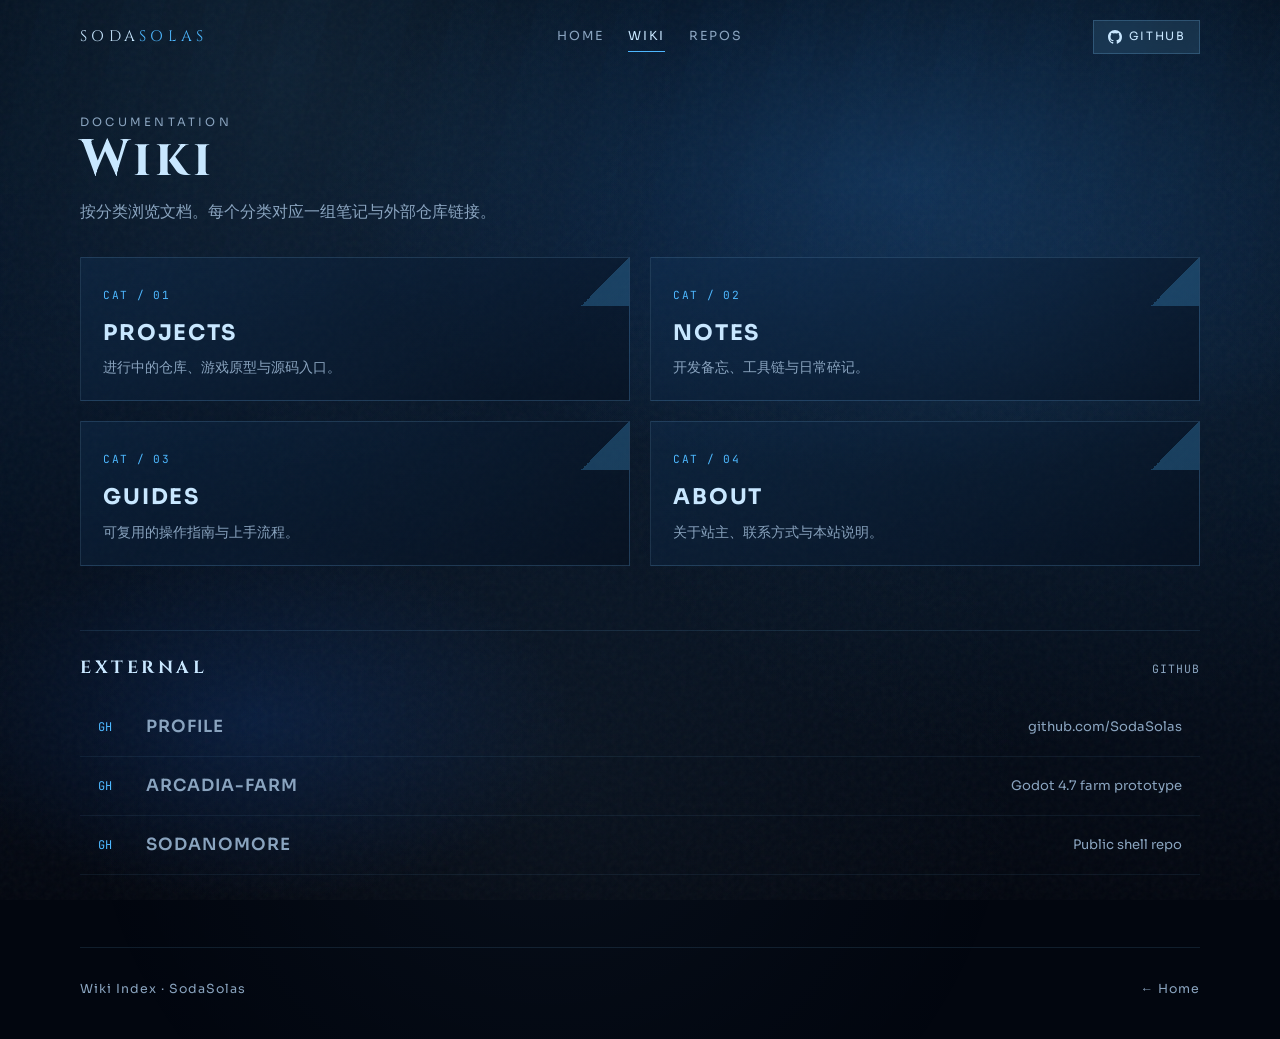
==== wiki/index.html @ 935b57ac "Add SodaSolas personal site for GitHub Pages. Co-authored-by: Cursor <cursoragent@cursor.com>" ====
<!DOCTYPE html>
<html lang="zh-CN">
<head>
  <meta charset="UTF-8" />
  <meta name="viewport" content="width=device-width, initial-scale=1" />
  <title>Wiki — SodaSolas</title>
  <meta name="description" content="SodaSolas documentation wiki categories." />
  <link rel="preconnect" href="https://fonts.googleapis.com" />
  <link rel="preconnect" href="https://fonts.gstatic.com" crossorigin />
  <link href="https://fonts.googleapis.com/css2?family=Cinzel:wght@500;700&family=JetBrains+Mono:wght@400;500&family=Sora:wght@400;500;600&display=swap" rel="stylesheet" />
  <link rel="stylesheet" href="../assets/css/main.css" />
</head>
<body>
  <div class="sea" aria-hidden="true">
    <div class="sea__caustic"></div>
    <div class="sea__rays"></div>
    <div class="sea__noise"></div>
  </div>
  <div class="bubbles" aria-hidden="true"></div>

  <div class="shell">
    <header class="topbar">
      <a class="topbar__mark" href="../index.html">SODA<span>SOLAS</span></a>
      <nav class="topbar__nav" aria-label="主导航">
        <a href="../index.html">Home</a>
        <a href="index.html" aria-current="page">Wiki</a>
        <a href="https://github.com/SodaSolas" target="_blank" rel="noopener">Repos</a>
      </nav>
      <a class="topbar__gh" href="https://github.com/SodaSolas" target="_blank" rel="noopener">
        <svg viewBox="0 0 16 16" aria-hidden="true"><path d="M8 0C3.58 0 0 3.58 0 8c0 3.54 2.29 6.53 5.47 7.59.4.07.55-.17.55-.38 0-.19-.01-.82-.01-1.49-2.01.37-2.53-.49-2.69-.94-.09-.23-.48-.94-.82-1.13-.28-.15-.68-.52-.01-.53.63-.01 1.08.58 1.23.82.72 1.21 1.87.87 2.33.66.07-.52.28-.87.51-1.07-1.78-.2-3.64-.89-3.64-3.95 0-.87.31-1.59.82-2.15-.08-.2-.36-1.02.08-2.12 0 0 .67-.21 2.2.82a7.57 7.57 0 0 1 4 0c1.53-1.04 2.2-.82 2.2-.82.44 1.1.16 1.92.08 2.12.51.56.82 1.27.82 2.15 0 3.07-1.87 3.75-3.65 3.95.29.25.54.73.54 1.48 0 1.07-.01 1.93-.01 2.2 0 .21.15.46.55.38A8.01 8.01 0 0 0 16 8c0-4.42-3.58-8-8-8z"/></svg>
        GitHub
      </a>
    </header>

    <main>
      <header class="page-head">
        <p class="page-head__kicker">Documentation</p>
        <h1>Wiki</h1>
        <p>按分类浏览文档。每个分类对应一组笔记与外部仓库链接。</p>
      </header>

      <div class="wiki-grid">
        <a class="wiki-cat" href="projects.html">
          <span class="wiki-cat__code">CAT / 01</span>
          <h2>Projects</h2>
          <p>进行中的仓库、游戏原型与源码入口。</p>
        </a>
        <a class="wiki-cat" href="notes.html">
          <span class="wiki-cat__code">CAT / 02</span>
          <h2>Notes</h2>
          <p>开发备忘、工具链与日常碎记。</p>
        </a>
        <a class="wiki-cat" href="guides.html">
          <span class="wiki-cat__code">CAT / 03</span>
          <h2>Guides</h2>
          <p>可复用的操作指南与上手流程。</p>
        </a>
        <a class="wiki-cat" href="about.html">
          <span class="wiki-cat__code">CAT / 04</span>
          <h2>About</h2>
          <p>关于站主、联系方式与本站说明。</p>
        </a>
      </div>

      <section class="menu-strip" aria-label="外部链接">
        <div class="menu-strip__head">
          <h2 class="menu-strip__title">External</h2>
          <span class="menu-strip__meta">GITHUB</span>
        </div>
        <ul class="menu-list">
          <li>
            <a href="https://github.com/SodaSolas" target="_blank" rel="noopener">
              <span class="menu-list__idx">GH</span>
              <span class="menu-list__name">Profile</span>
              <span class="menu-list__desc">github.com/SodaSolas</span>
            </a>
          </li>
          <li>
            <a href="https://github.com/SodaSolas/Arcadia-Farm" target="_blank" rel="noopener">
              <span class="menu-list__idx">GH</span>
              <span class="menu-list__name">Arcadia-Farm</span>
              <span class="menu-list__desc">Godot 4.7 farm prototype</span>
            </a>
          </li>
          <li>
            <a href="https://github.com/SodaSolas/SodaNomore" target="_blank" rel="noopener">
              <span class="menu-list__idx">GH</span>
              <span class="menu-list__name">SodaNomore</span>
              <span class="menu-list__desc">Public shell repo</span>
            </a>
          </li>
        </ul>
      </section>
    </main>

    <footer class="footer">
      <span>Wiki Index · SodaSolas</span>
      <a href="../index.html">← Home</a>
    </footer>
  </div>

  <script src="../assets/js/main.js"></script>
</body>
</html>
---- assets/css/main.css ----
/* SodaSolas — P3 Reload–inspired personal site */
:root {
  --void: #02060f;
  --abyss: #06101f;
  --depth: #0a1a33;
  --tide: #12355c;
  --foam: #7ec8ff;
  --cyan: #4eb8ff;
  --ice: #c8e7ff;
  --glass: rgba(126, 200, 255, 0.12);
  --glass-strong: rgba(126, 200, 255, 0.22);
  --ink: #061018;
  --mute: #8aa4bf;
  --warn: #ff5a6a;
  --gold: #e8d48b;
  --font-display: "Cinzel", "Times New Roman", serif;
  --font-ui: "Sora", "Segoe UI", sans-serif;
  --font-mono: "JetBrains Mono", ui-monospace, monospace;
  --ease: cubic-bezier(0.22, 1, 0.36, 1);
}

*,
*::before,
*::after {
  box-sizing: border-box;
}

html {
  scroll-behavior: smooth;
}

body {
  margin: 0;
  min-height: 100vh;
  color: var(--ice);
  font-family: var(--font-ui);
  font-weight: 400;
  line-height: 1.55;
  background: var(--void);
  overflow-x: hidden;
}

a {
  color: var(--cyan);
  text-decoration: none;
  transition: color 0.25s var(--ease);
}

a:hover {
  color: var(--ice);
}

img {
  max-width: 100%;
  display: block;
}

/* —— Atmosphere —— */
.sea {
  position: fixed;
  inset: 0;
  z-index: -2;
  background:
    radial-gradient(ellipse 80% 60% at 70% 20%, rgba(30, 90, 160, 0.35), transparent 55%),
    radial-gradient(ellipse 50% 40% at 20% 80%, rgba(10, 40, 90, 0.5), transparent 50%),
    linear-gradient(180deg, #03101f 0%, #061528 40%, #02060f 100%);
}

.sea__caustic {
  position: absolute;
  inset: -20%;
  background:
    radial-gradient(circle at 30% 20%, rgba(126, 200, 255, 0.08), transparent 25%),
    radial-gradient(circle at 70% 40%, rgba(78, 184, 255, 0.06), transparent 30%),
    radial-gradient(circle at 45% 75%, rgba(126, 200, 255, 0.05), transparent 35%);
  animation: drift 18s ease-in-out infinite alternate;
  pointer-events: none;
}

.sea__rays {
  position: absolute;
  inset: 0;
  background: repeating-linear-gradient(
    105deg,
    transparent 0,
    transparent 40px,
    rgba(126, 200, 255, 0.015) 40px,
    rgba(126, 200, 255, 0.015) 80px
  );
  mask-image: linear-gradient(180deg, rgba(0, 0, 0, 0.7), transparent 75%);
  animation: shimmer 12s linear infinite;
  pointer-events: none;
}

.sea__noise {
  position: absolute;
  inset: 0;
  opacity: 0.04;
  background-image: url("data:image/svg+xml,%3Csvg viewBox='0 0 200 200' xmlns='http://www.w3.org/2000/svg'%3E%3Cfilter id='n'%3E%3CfeTurbulence type='fractalNoise' baseFrequency='0.85' numOctaves='4' stitchTiles='stitch'/%3E%3C/filter%3E%3Crect width='100%25' height='100%25' filter='url(%23n)'/%3E%3C/svg%3E");
  pointer-events: none;
}

@keyframes drift {
  from { transform: translate3d(-2%, -1%, 0) scale(1); }
  to { transform: translate3d(2%, 2%, 0) scale(1.05); }
}

@keyframes shimmer {
  from { transform: translateX(0); }
  to { transform: translateX(-80px); }
}

/* —— Bubbles —— */
.bubbles {
  position: fixed;
  inset: 0;
  z-index: -1;
  pointer-events: none;
  overflow: hidden;
}

.bubbles span {
  position: absolute;
  bottom: -40px;
  width: 8px;
  height: 8px;
  border-radius: 50%;
  border: 1px solid rgba(126, 200, 255, 0.35);
  background: rgba(126, 200, 255, 0.06);
  animation: rise linear infinite;
}

@keyframes rise {
  0% { transform: translateY(0) scale(1); opacity: 0; }
  10% { opacity: 0.7; }
  100% { transform: translateY(-110vh) scale(1.4); opacity: 0; }
}

/* —— Shell —— */
.shell {
  width: min(1120px, calc(100% - 2.5rem));
  margin-inline: auto;
}

.topbar {
  display: flex;
  align-items: center;
  justify-content: space-between;
  padding: 1.25rem 0;
  position: relative;
  z-index: 10;
}

.topbar__mark {
  font-family: var(--font-display);
  font-size: 0.95rem;
  letter-spacing: 0.28em;
  text-transform: uppercase;
  color: var(--ice);
}

.topbar__mark span {
  color: var(--cyan);
}

.topbar__nav {
  display: flex;
  gap: 1.5rem;
  align-items: center;
}

.topbar__nav a {
  font-size: 0.78rem;
  letter-spacing: 0.16em;
  text-transform: uppercase;
  color: var(--mute);
  position: relative;
}

.topbar__nav a::after {
  content: "";
  position: absolute;
  left: 0;
  bottom: -0.35rem;
  width: 100%;
  height: 1px;
  background: var(--cyan);
  transform: scaleX(0);
  transform-origin: left;
  transition: transform 0.3s var(--ease);
}

.topbar__nav a:hover,
.topbar__nav a[aria-current="page"] {
  color: var(--ice);
}

.topbar__nav a:hover::after,
.topbar__nav a[aria-current="page"]::after {
  transform: scaleX(1);
}

.topbar__gh {
  display: inline-flex;
  align-items: center;
  gap: 0.45rem;
  padding: 0.45rem 0.85rem;
  border: 1px solid var(--glass-strong);
  background: var(--glass);
  color: var(--ice);
  font-size: 0.72rem;
  letter-spacing: 0.14em;
  text-transform: uppercase;
  backdrop-filter: blur(8px);
  transition: background 0.25s var(--ease), border-color 0.25s var(--ease), transform 0.25s var(--ease);
}

.topbar__gh:hover {
  background: var(--glass-strong);
  border-color: var(--cyan);
  color: var(--ice);
  transform: translateY(-1px);
}

.topbar__gh svg {
  width: 14px;
  height: 14px;
  fill: currentColor;
}

/* —— Hero —— */
.hero {
  display: grid;
  grid-template-columns: 1.05fr 0.95fr;
  gap: 2rem;
  align-items: center;
  min-height: calc(100vh - 5rem);
  padding-bottom: 3rem;
}

.hero__brand {
  font-family: var(--font-display);
  font-size: clamp(3.2rem, 8vw, 6.2rem);
  font-weight: 700;
  line-height: 0.92;
  letter-spacing: 0.04em;
  margin: 0 0 1.25rem;
  color: var(--ice);
  text-shadow: 0 0 40px rgba(78, 184, 255, 0.25);
  animation: rise-in 0.9s var(--ease) both;
}

.hero__brand em {
  font-style: normal;
  color: var(--cyan);
  display: block;
}

.hero__line {
  width: 4.5rem;
  height: 2px;
  background: linear-gradient(90deg, var(--cyan), transparent);
  margin-bottom: 1.25rem;
  animation: rise-in 0.9s var(--ease) 0.1s both;
}

.hero__headline {
  margin: 0 0 0.75rem;
  font-size: clamp(1.05rem, 2vw, 1.35rem);
  font-weight: 500;
  letter-spacing: 0.04em;
  color: var(--ice);
  animation: rise-in 0.9s var(--ease) 0.15s both;
}

.hero__sub {
  margin: 0 0 2rem;
  max-width: 28rem;
  color: var(--mute);
  font-size: 0.98rem;
  animation: rise-in 0.9s var(--ease) 0.22s both;
}

.hero__cta {
  display: flex;
  flex-wrap: wrap;
  gap: 0.85rem;
  animation: rise-in 0.9s var(--ease) 0.3s both;
}

.btn {
  display: inline-flex;
  align-items: center;
  gap: 0.55rem;
  padding: 0.85rem 1.35rem;
  font-family: var(--font-ui);
  font-size: 0.78rem;
  font-weight: 600;
  letter-spacing: 0.18em;
  text-transform: uppercase;
  border: none;
  cursor: pointer;
  transition: transform 0.25s var(--ease), box-shadow 0.25s var(--ease), background 0.25s var(--ease);
}

.btn--primary {
  background: linear-gradient(135deg, #6ec4ff, #3a9de0);
  color: var(--ink);
  box-shadow: 0 0 24px rgba(78, 184, 255, 0.35);
}

.btn--primary:hover {
  transform: translateY(-2px);
  color: var(--ink);
  box-shadow: 0 0 36px rgba(78, 184, 255, 0.5);
}

.btn--ghost {
  background: transparent;
  color: var(--ice);
  border: 1px solid var(--glass-strong);
  backdrop-filter: blur(6px);
}

.btn--ghost:hover {
  border-color: var(--cyan);
  color: var(--ice);
  transform: translateY(-2px);
}

.btn__tri {
  width: 0;
  height: 0;
  border-style: solid;
  border-width: 5px 0 5px 8px;
  border-color: transparent transparent transparent currentColor;
}

@keyframes rise-in {
  from {
    opacity: 0;
    transform: translateY(18px);
  }
  to {
    opacity: 1;
    transform: translateY(0);
  }
}

/* —— Glass shard visual —— */
.shard {
  position: relative;
  height: min(68vh, 560px);
  animation: rise-in 1.1s var(--ease) 0.2s both;
}

.shard__frame {
  position: absolute;
  inset: 8% 12% 8% 18%;
  background:
    linear-gradient(160deg, rgba(126, 200, 255, 0.18), rgba(10, 30, 60, 0.2) 45%, rgba(4, 12, 28, 0.55)),
    linear-gradient(25deg, transparent 40%, rgba(255, 255, 255, 0.08) 50%, transparent 60%);
  clip-path: polygon(18% 0%, 100% 8%, 86% 100%, 0% 88%);
  border: 1px solid rgba(126, 200, 255, 0.35);
  box-shadow:
    0 0 60px rgba(78, 184, 255, 0.15),
    inset 0 0 40px rgba(126, 200, 255, 0.08);
  overflow: hidden;
}

.shard__frame::before {
  content: "";
  position: absolute;
  inset: -20%;
  background: radial-gradient(circle at 40% 30%, rgba(200, 231, 255, 0.25), transparent 45%);
  animation: drift 10s ease-in-out infinite alternate;
}

.shard__portrait {
  position: absolute;
  inset: 0;
  display: grid;
  place-items: center;
  font-family: var(--font-display);
  font-size: clamp(4rem, 10vw, 7rem);
  letter-spacing: 0.12em;
  color: rgba(200, 231, 255, 0.15);
  transform: rotate(8deg);
  user-select: none;
}

.shard__glow {
  position: absolute;
  width: 55%;
  height: 55%;
  right: 5%;
  top: 10%;
  background: radial-gradient(circle, rgba(78, 184, 255, 0.35), transparent 65%);
  filter: blur(30px);
  animation: pulse 5s ease-in-out infinite;
}

.shard__label {
  position: absolute;
  left: 0;
  bottom: 6%;
  padding: 0.55rem 1rem;
  background: rgba(2, 8, 18, 0.72);
  border-left: 3px solid var(--cyan);
  font-size: 0.68rem;
  letter-spacing: 0.22em;
  text-transform: uppercase;
  color: var(--mute);
  backdrop-filter: blur(8px);
}

.shard__label strong {
  display: block;
  color: var(--ice);
  font-weight: 600;
  margin-top: 0.15rem;
}

@keyframes pulse {
  0%, 100% { opacity: 0.55; transform: scale(1); }
  50% { opacity: 1; transform: scale(1.08); }
}

/* —— Menu strip (P3-like) —— */
.menu-strip {
  margin: 0 0 4.5rem;
  padding: 1.5rem 0 0;
  border-top: 1px solid var(--glass);
}

.menu-strip__head {
  display: flex;
  justify-content: space-between;
  align-items: baseline;
  margin-bottom: 1rem;
}

.menu-strip__title {
  margin: 0;
  font-family: var(--font-display);
  font-size: 1.1rem;
  letter-spacing: 0.2em;
  text-transform: uppercase;
}

.menu-strip__meta {
  font-family: var(--font-mono);
  font-size: 0.72rem;
  color: var(--mute);
  letter-spacing: 0.08em;
}

.menu-list {
  list-style: none;
  margin: 0;
  padding: 0;
}

.menu-list li a {
  display: grid;
  grid-template-columns: auto 1fr auto;
  gap: 1rem;
  align-items: center;
  padding: 1rem 1.1rem;
  color: var(--mute);
  border-bottom: 1px solid rgba(126, 200, 255, 0.08);
  position: relative;
  overflow: hidden;
  transition: color 0.25s var(--ease), padding-left 0.3s var(--ease);
}

.menu-list li a::before {
  content: "";
  position: absolute;
  inset: 0 auto 0 0;
  width: 0;
  background: linear-gradient(90deg, rgba(78, 184, 255, 0.22), transparent);
  transition: width 0.35s var(--ease);
}

.menu-list li a:hover,
.menu-list li a:focus-visible {
  color: var(--ink);
  padding-left: 1.5rem;
}

.menu-list li a:hover::before,
.menu-list li a:focus-visible::before {
  width: 100%;
}

.menu-list__idx {
  font-family: var(--font-mono);
  font-size: 0.75rem;
  color: var(--cyan);
  min-width: 2rem;
}

.menu-list__name {
  font-size: 1.05rem;
  font-weight: 600;
  letter-spacing: 0.06em;
  text-transform: uppercase;
  position: relative;
  z-index: 1;
}

.menu-list__desc {
  font-size: 0.82rem;
  position: relative;
  z-index: 1;
  text-align: right;
}

.menu-list li a:hover .menu-list__name,
.menu-list li a:hover .menu-list__desc,
.menu-list li a:hover .menu-list__idx {
  color: inherit;
}

/* —— Page sections —— */
.page-head {
  padding: 2.5rem 0 2rem;
  animation: rise-in 0.7s var(--ease) both;
}

.page-head__kicker {
  margin: 0 0 0.6rem;
  font-size: 0.72rem;
  letter-spacing: 0.28em;
  text-transform: uppercase;
  color: var(--cyan);
}

.page-head h1 {
  margin: 0 0 0.75rem;
  font-family: var(--font-display);
  font-size: clamp(2rem, 5vw, 3.2rem);
  letter-spacing: 0.08em;
  line-height: 1.1;
}

.page-head p {
  margin: 0;
  max-width: 36rem;
  color: var(--mute);
}

.wiki-grid {
  display: grid;
  grid-template-columns: repeat(2, 1fr);
  gap: 1.25rem;
  margin-bottom: 4rem;
}

.wiki-cat {
  display: block;
  padding: 1.5rem 1.4rem 1.35rem;
  background: linear-gradient(145deg, rgba(18, 53, 92, 0.35), rgba(6, 16, 31, 0.6));
  border: 1px solid rgba(126, 200, 255, 0.18);
  color: inherit;
  position: relative;
  overflow: hidden;
  transition: border-color 0.3s var(--ease), transform 0.3s var(--ease), box-shadow 0.3s var(--ease);
  animation: rise-in 0.7s var(--ease) both;
}

.wiki-cat:nth-child(1) { animation-delay: 0.05s; }
.wiki-cat:nth-child(2) { animation-delay: 0.12s; }
.wiki-cat:nth-child(3) { animation-delay: 0.18s; }
.wiki-cat:nth-child(4) { animation-delay: 0.24s; }

.wiki-cat::after {
  content: "";
  position: absolute;
  top: 0;
  right: 0;
  width: 48px;
  height: 48px;
  background: linear-gradient(135deg, transparent 50%, rgba(78, 184, 255, 0.25) 50%);
}

.wiki-cat:hover {
  border-color: var(--cyan);
  transform: translateY(-3px);
  box-shadow: 0 12px 40px rgba(0, 40, 90, 0.35);
  color: inherit;
}

.wiki-cat__code {
  font-family: var(--font-mono);
  font-size: 0.7rem;
  color: var(--cyan);
  letter-spacing: 0.12em;
}

.wiki-cat h2 {
  margin: 0.55rem 0 0.45rem;
  font-size: 1.35rem;
  letter-spacing: 0.08em;
  text-transform: uppercase;
}

.wiki-cat p {
  margin: 0;
  color: var(--mute);
  font-size: 0.9rem;
}

/* —— Doc article —— */
.doc {
  display: grid;
  grid-template-columns: 220px 1fr;
  gap: 2rem;
  margin-bottom: 4rem;
  animation: rise-in 0.7s var(--ease) both;
}

.doc__side {
  position: sticky;
  top: 1.5rem;
  align-self: start;
}

.doc__side h2 {
  margin: 0 0 0.85rem;
  font-size: 0.72rem;
  letter-spacing: 0.2em;
  text-transform: uppercase;
  color: var(--mute);
  font-weight: 500;
}

.doc__side ul {
  list-style: none;
  margin: 0;
  padding: 0;
  border-left: 1px solid var(--glass-strong);
}

.doc__side a {
  display: block;
  padding: 0.45rem 0 0.45rem 0.9rem;
  color: var(--mute);
  font-size: 0.85rem;
  border-left: 2px solid transparent;
  margin-left: -1px;
}

.doc__side a:hover,
.doc__side a[aria-current="page"] {
  color: var(--ice);
  border-left-color: var(--cyan);
}

.doc__body {
  padding: 1.5rem 1.6rem 1.75rem;
  background: rgba(6, 16, 31, 0.55);
  border: 1px solid rgba(126, 200, 255, 0.14);
  backdrop-filter: blur(10px);
}

.doc__body h2 {
  margin: 0 0 0.85rem;
  font-family: var(--font-display);
  font-size: 1.45rem;
  letter-spacing: 0.06em;
}

.doc__body h3 {
  margin: 1.6rem 0 0.55rem;
  font-size: 1rem;
  letter-spacing: 0.08em;
  text-transform: uppercase;
  color: var(--cyan);
}

.doc__body p,
.doc__body li {
  color: var(--mute);
  font-size: 0.95rem;
}

.doc__body ul {
  padding-left: 1.2rem;
}

.doc__body code {
  font-family: var(--font-mono);
  font-size: 0.85em;
  color: var(--foam);
  background: rgba(78, 184, 255, 0.1);
  padding: 0.1em 0.35em;
}

.gh-link {
  display: inline-flex;
  align-items: center;
  gap: 0.5rem;
  margin-top: 1rem;
  padding: 0.65rem 0.95rem;
  border: 1px solid var(--glass-strong);
  background: var(--glass);
  color: var(--ice);
  font-size: 0.78rem;
  letter-spacing: 0.12em;
  text-transform: uppercase;
}

.gh-link:hover {
  border-color: var(--cyan);
  color: var(--ice);
}

.gh-link svg {
  width: 15px;
  height: 15px;
  fill: currentColor;
}

/* —— Footer —— */
.footer {
  padding: 2rem 0 2.5rem;
  border-top: 1px solid var(--glass);
  display: flex;
  flex-wrap: wrap;
  justify-content: space-between;
  gap: 1rem;
  color: var(--mute);
  font-size: 0.78rem;
  letter-spacing: 0.08em;
}

.footer a {
  color: var(--mute);
}

.footer a:hover {
  color: var(--cyan);
}

/* —— Responsive —— */
@media (max-width: 860px) {
  .hero {
    grid-template-columns: 1fr;
    min-height: auto;
    padding-top: 1rem;
    gap: 2.5rem;
  }

  .shard {
    height: 42vh;
    order: -1;
  }

  .wiki-grid {
    grid-template-columns: 1fr;
  }

  .doc {
    grid-template-columns: 1fr;
  }

  .doc__side {
    position: static;
  }

  .menu-list li a {
    grid-template-columns: auto 1fr;
  }

  .menu-list__desc {
    grid-column: 2;
    text-align: left;
  }

  .topbar__nav {
    display: none;
  }
}
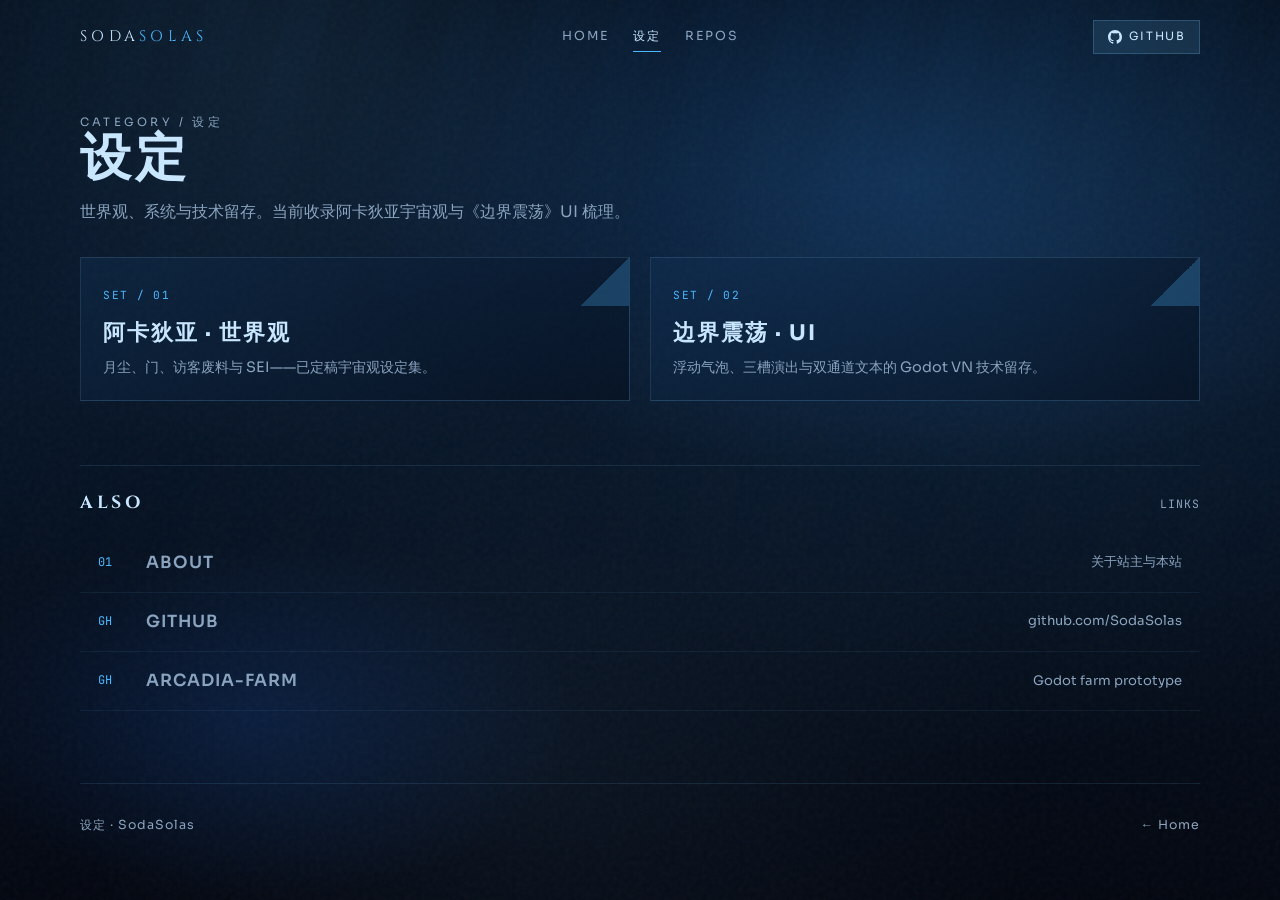
==== commit b0742cad: "Publish setting docs and rename wiki category to 设定. Co-authored-by: Cursor <cursoragent@cursor.com>" ====
--- a/wiki/index.html
+++ b/wiki/index.html
@@ -3,8 +3,8 @@
 <head>
   <meta charset="UTF-8" />
   <meta name="viewport" content="width=device-width, initial-scale=1" />
-  <title>Wiki — SodaSolas</title>
-  <meta name="description" content="SodaSolas documentation wiki categories." />
+  <title>设定 — SodaSolas</title>
+  <meta name="description" content="阿卡狄亚与其它项目设定文档。" />
   <link rel="preconnect" href="https://fonts.googleapis.com" />
   <link rel="preconnect" href="https://fonts.gstatic.com" crossorigin />
   <link href="https://fonts.googleapis.com/css2?family=Cinzel:wght@500;700&family=JetBrains+Mono:wght@400;500&family=Sora:wght@400;500;600&display=swap" rel="stylesheet" />
@@ -23,7 +23,7 @@
       <a class="topbar__mark" href="../index.html">SODA<span>SOLAS</span></a>
       <nav class="topbar__nav" aria-label="主导航">
         <a href="../index.html">Home</a>
-        <a href="index.html" aria-current="page">Wiki</a>
+        <a href="index.html" aria-current="page">设定</a>
         <a href="https://github.com/SodaSolas" target="_blank" rel="noopener">Repos</a>
       </nav>
       <a class="topbar__gh" href="https://github.com/SodaSolas" target="_blank" rel="noopener">
@@ -34,44 +34,41 @@
 
     <main>
       <header class="page-head">
-        <p class="page-head__kicker">Documentation</p>
-        <h1>Wiki</h1>
-        <p>按分类浏览文档。每个分类对应一组笔记与外部仓库链接。</p>
+        <p class="page-head__kicker">Category / 设定</p>
+        <h1>设定</h1>
+        <p>世界观、系统与技术留存。当前收录阿卡狄亚宇宙观与《边界震荡》UI 梳理。</p>
       </header>
 
-      <div class="wiki-grid">
-        <a class="wiki-cat" href="projects.html">
-          <span class="wiki-cat__code">CAT / 01</span>
-          <h2>Projects</h2>
-          <p>进行中的仓库、游戏原型与源码入口。</p>
+      <div class="wiki-grid wiki-grid--setting">
+        <a class="wiki-cat" href="worldview.html">
+          <span class="wiki-cat__code">SET / 01</span>
+          <h2>阿卡狄亚 · 世界观</h2>
+          <p>月尘、门、访客废料与 SEI——已定稿宇宙观设定集。</p>
         </a>
-        <a class="wiki-cat" href="notes.html">
-          <span class="wiki-cat__code">CAT / 02</span>
-          <h2>Notes</h2>
-          <p>开发备忘、工具链与日常碎记。</p>
-        </a>
-        <a class="wiki-cat" href="guides.html">
-          <span class="wiki-cat__code">CAT / 03</span>
-          <h2>Guides</h2>
-          <p>可复用的操作指南与上手流程。</p>
-        </a>
-        <a class="wiki-cat" href="about.html">
-          <span class="wiki-cat__code">CAT / 04</span>
-          <h2>About</h2>
-          <p>关于站主、联系方式与本站说明。</p>
+        <a class="wiki-cat" href="boundary-ui.html">
+          <span class="wiki-cat__code">SET / 02</span>
+          <h2>边界震荡 · UI</h2>
+          <p>浮动气泡、三槽演出与双通道文本的 Godot VN 技术留存。</p>
         </a>
       </div>
 
-      <section class="menu-strip" aria-label="外部链接">
+      <section class="menu-strip" aria-label="其它入口">
         <div class="menu-strip__head">
-          <h2 class="menu-strip__title">External</h2>
-          <span class="menu-strip__meta">GITHUB</span>
+          <h2 class="menu-strip__title">Also</h2>
+          <span class="menu-strip__meta">LINKS</span>
         </div>
         <ul class="menu-list">
           <li>
+            <a href="about.html">
+              <span class="menu-list__idx">01</span>
+              <span class="menu-list__name">About</span>
+              <span class="menu-list__desc">关于站主与本站</span>
+            </a>
+          </li>
+          <li>
             <a href="https://github.com/SodaSolas" target="_blank" rel="noopener">
               <span class="menu-list__idx">GH</span>
-              <span class="menu-list__name">Profile</span>
+              <span class="menu-list__name">GitHub</span>
               <span class="menu-list__desc">github.com/SodaSolas</span>
             </a>
           </li>
@@ -79,14 +76,7 @@
             <a href="https://github.com/SodaSolas/Arcadia-Farm" target="_blank" rel="noopener">
               <span class="menu-list__idx">GH</span>
               <span class="menu-list__name">Arcadia-Farm</span>
-              <span class="menu-list__desc">Godot 4.7 farm prototype</span>
-            </a>
-          </li>
-          <li>
-            <a href="https://github.com/SodaSolas/SodaNomore" target="_blank" rel="noopener">
-              <span class="menu-list__idx">GH</span>
-              <span class="menu-list__name">SodaNomore</span>
-              <span class="menu-list__desc">Public shell repo</span>
+              <span class="menu-list__desc">Godot farm prototype</span>
             </a>
           </li>
         </ul>
@@ -94,7 +84,7 @@
     </main>
 
     <footer class="footer">
-      <span>Wiki Index · SodaSolas</span>
+      <span>设定 · SodaSolas</span>
       <a href="../index.html">← Home</a>
     </footer>
   </div>
--- a/assets/css/main.css
+++ b/assets/css/main.css
@@ -783,3 +783,82 @@
     display: none;
   }
 }
+
+/* —— Doc prose —— */
+.doc__lede {
+  margin: 0 0 1.5rem;
+  padding: 0.9rem 1rem;
+  border-left: 3px solid var(--cyan);
+  background: rgba(78, 184, 255, 0.08);
+  color: var(--ice);
+  font-size: 0.95rem;
+}
+
+.doc__body h2 {
+  scroll-margin-top: 1.5rem;
+}
+
+.doc__body table {
+  width: 100%;
+  border-collapse: collapse;
+  margin: 0.85rem 0 1.25rem;
+  font-size: 0.88rem;
+}
+
+.doc__body th,
+.doc__body td {
+  border: 1px solid rgba(126, 200, 255, 0.18);
+  padding: 0.55rem 0.7rem;
+  text-align: left;
+  vertical-align: top;
+}
+
+.doc__body th {
+  background: rgba(78, 184, 255, 0.12);
+  color: var(--ice);
+  font-weight: 600;
+  letter-spacing: 0.04em;
+}
+
+.doc__body td {
+  color: var(--mute);
+}
+
+.doc__body pre {
+  margin: 0.85rem 0 1.25rem;
+  padding: 1rem 1.1rem;
+  overflow-x: auto;
+  background: rgba(2, 8, 18, 0.75);
+  border: 1px solid rgba(126, 200, 255, 0.16);
+  color: var(--foam);
+  font-family: var(--font-mono);
+  font-size: 0.78rem;
+  line-height: 1.45;
+  white-space: pre;
+}
+
+.doc__body ol {
+  padding-left: 1.2rem;
+  color: var(--mute);
+}
+
+.doc__body .meta {
+  margin: 0 0 1rem;
+  font-size: 0.78rem;
+  letter-spacing: 0.06em;
+  color: var(--cyan);
+}
+
+.doc__toc a {
+  font-size: 0.82rem;
+}
+
+.wiki-grid--setting {
+  grid-template-columns: repeat(2, 1fr);
+}
+
+@media (max-width: 860px) {
+  .wiki-grid--setting {
+    grid-template-columns: 1fr;
+  }
+}
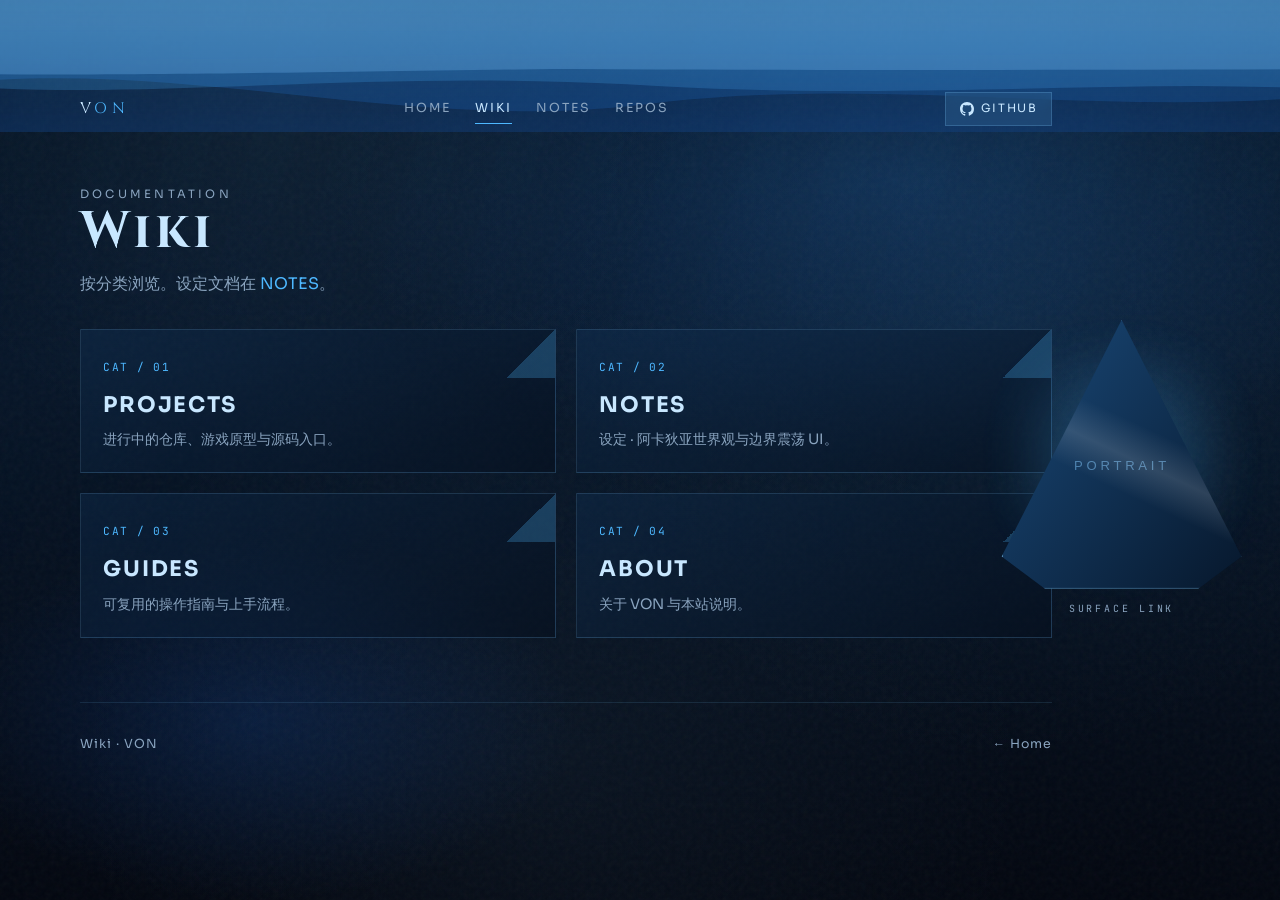
==== commit 53762381: "Publish VON site: sync wiki/index.html" ====
--- a/wiki/index.html
+++ b/wiki/index.html
@@ -3,8 +3,8 @@
 <head>
   <meta charset="UTF-8" />
   <meta name="viewport" content="width=device-width, initial-scale=1" />
-  <title>设定 — SodaSolas</title>
-  <meta name="description" content="阿卡狄亚与其它项目设定文档。" />
+  <title>Wiki — VON</title>
+  <meta name="description" content="VON Wiki categories." />
   <link rel="preconnect" href="https://fonts.googleapis.com" />
   <link rel="preconnect" href="https://fonts.gstatic.com" crossorigin />
   <link href="https://fonts.googleapis.com/css2?family=Cinzel:wght@500;700&family=JetBrains+Mono:wght@400;500&family=Sora:wght@400;500;600&display=swap" rel="stylesheet" />
@@ -20,10 +20,11 @@
 
   <div class="shell">
     <header class="topbar">
-      <a class="topbar__mark" href="../index.html">SODA<span>SOLAS</span></a>
+      <a class="topbar__mark" href="../index.html">V<span>ON</span></a>
       <nav class="topbar__nav" aria-label="主导航">
         <a href="../index.html">Home</a>
-        <a href="index.html" aria-current="page">设定</a>
+        <a href="index.html" aria-current="page">Wiki</a>
+        <a href="notes.html">NOTES</a>
         <a href="https://github.com/SodaSolas" target="_blank" rel="noopener">Repos</a>
       </nav>
       <a class="topbar__gh" href="https://github.com/SodaSolas" target="_blank" rel="noopener">
@@ -34,57 +35,37 @@
 
     <main>
       <header class="page-head">
-        <p class="page-head__kicker">Category / 设定</p>
-        <h1>设定</h1>
-        <p>世界观、系统与技术留存。当前收录阿卡狄亚宇宙观与《边界震荡》UI 梳理。</p>
+        <p class="page-head__kicker">Documentation</p>
+        <h1>Wiki</h1>
+        <p>按分类浏览。设定文档在 <a href="notes.html">NOTES</a>。</p>
       </header>
 
-      <div class="wiki-grid wiki-grid--setting">
-        <a class="wiki-cat" href="worldview.html">
-          <span class="wiki-cat__code">SET / 01</span>
-          <h2>阿卡狄亚 · 世界观</h2>
-          <p>月尘、门、访客废料与 SEI——已定稿宇宙观设定集。</p>
+      <div class="wiki-grid">
+        <a class="wiki-cat" href="projects.html">
+          <span class="wiki-cat__code">CAT / 01</span>
+          <h2>Projects</h2>
+          <p>进行中的仓库、游戏原型与源码入口。</p>
         </a>
-        <a class="wiki-cat" href="boundary-ui.html">
-          <span class="wiki-cat__code">SET / 02</span>
-          <h2>边界震荡 · UI</h2>
-          <p>浮动气泡、三槽演出与双通道文本的 Godot VN 技术留存。</p>
+        <a class="wiki-cat" href="notes.html">
+          <span class="wiki-cat__code">CAT / 02</span>
+          <h2>NOTES</h2>
+          <p>设定 · 阿卡狄亚世界观与边界震荡 UI。</p>
+        </a>
+        <a class="wiki-cat" href="guides.html">
+          <span class="wiki-cat__code">CAT / 03</span>
+          <h2>Guides</h2>
+          <p>可复用的操作指南与上手流程。</p>
+        </a>
+        <a class="wiki-cat" href="about.html">
+          <span class="wiki-cat__code">CAT / 04</span>
+          <h2>About</h2>
+          <p>关于 VON 与本站说明。</p>
         </a>
       </div>
-
-      <section class="menu-strip" aria-label="其它入口">
-        <div class="menu-strip__head">
-          <h2 class="menu-strip__title">Also</h2>
-          <span class="menu-strip__meta">LINKS</span>
-        </div>
-        <ul class="menu-list">
-          <li>
-            <a href="about.html">
-              <span class="menu-list__idx">01</span>
-              <span class="menu-list__name">About</span>
-              <span class="menu-list__desc">关于站主与本站</span>
-            </a>
-          </li>
-          <li>
-            <a href="https://github.com/SodaSolas" target="_blank" rel="noopener">
-              <span class="menu-list__idx">GH</span>
-              <span class="menu-list__name">GitHub</span>
-              <span class="menu-list__desc">github.com/SodaSolas</span>
-            </a>
-          </li>
-          <li>
-            <a href="https://github.com/SodaSolas/Arcadia-Farm" target="_blank" rel="noopener">
-              <span class="menu-list__idx">GH</span>
-              <span class="menu-list__name">Arcadia-Farm</span>
-              <span class="menu-list__desc">Godot farm prototype</span>
-            </a>
-          </li>
-        </ul>
-      </section>
     </main>
 
     <footer class="footer">
-      <span>设定 · SodaSolas</span>
+      <span>Wiki · VON</span>
       <a href="../index.html">← Home</a>
     </footer>
   </div>
--- a/assets/css/main.css
+++ b/assets/css/main.css
@@ -1,4 +1,4 @@
-/* SodaSolas — P3 Reload–inspired personal site */
+/* VON — P3 Reload–inspired personal site */
 :root {
   --void: #02060f;
   --abyss: #06101f;
@@ -240,10 +240,10 @@
 
 .hero__brand {
   font-family: var(--font-display);
-  font-size: clamp(3.2rem, 8vw, 6.2rem);
+  font-size: clamp(2.4rem, 5.5vw, 4.2rem);
   font-weight: 700;
-  line-height: 0.92;
-  letter-spacing: 0.04em;
+  line-height: 1.05;
+  letter-spacing: 0.02em;
   margin: 0 0 1.25rem;
   color: var(--ice);
   text-shadow: 0 0 40px rgba(78, 184, 255, 0.25);
@@ -253,7 +253,7 @@
 .hero__brand em {
   font-style: normal;
   color: var(--cyan);
-  display: block;
+  display: inline;
 }
 
 .hero__line {
@@ -862,3 +862,388 @@
     grid-template-columns: 1fr;
   }
 }
+
+/* —— Sea waves (bottom on home, top on tabs) —— */
+.waves {
+  position: fixed;
+  left: 0;
+  right: 0;
+  height: min(28vh, 220px);
+  z-index: 6;
+  pointer-events: none;
+  overflow: hidden;
+  transition:
+    top 1s var(--ease),
+    bottom 1s var(--ease),
+    transform 1s var(--ease),
+    height 1s var(--ease);
+}
+
+/* Surface: resting at bottom */
+.is-home .waves,
+.waves.is-bottom {
+  top: auto;
+  bottom: 0;
+  transform: none;
+}
+
+/* Underwater: locked at top, flipped so crest faces content */
+.is-tab .waves,
+.waves.is-top {
+  top: 0;
+  bottom: auto;
+  transform: scaleY(-1);
+}
+
+.is-tab .waves__glow,
+.waves.is-top .waves__glow {
+  background: linear-gradient(180deg, rgba(20, 70, 140, 0.4), transparent);
+}
+
+.waves__svg {
+  position: absolute;
+  left: -5%;
+  bottom: 0;
+  width: 110%;
+  height: 100%;
+  display: block;
+}
+
+.waves__svg--back { opacity: 0.9; transform: translateY(8px); }
+.waves__svg--mid { opacity: 0.95; }
+.waves__svg--front {
+  filter: drop-shadow(0 -8px 24px rgba(78, 184, 255, 0.25));
+}
+
+.waves__glow {
+  position: absolute;
+  left: 0;
+  right: 0;
+  bottom: 0;
+  height: 60%;
+  background: linear-gradient(180deg, transparent, rgba(20, 70, 140, 0.35));
+}
+
+.is-home .shell {
+  padding-bottom: min(22vh, 180px);
+}
+
+.is-home .footer {
+  position: relative;
+  z-index: 3;
+  border-top-color: transparent;
+}
+
+/* Rising to top while leaving home */
+body.is-diving .waves {
+  top: 0 !important;
+  bottom: auto !important;
+  height: min(36vh, 280px);
+  transform: scaleY(-1);
+  z-index: 1001;
+}
+
+/* Descending to bottom while returning home */
+body.is-surfacing .waves {
+  top: auto !important;
+  bottom: 0 !important;
+  height: min(28vh, 220px);
+  transform: none;
+  z-index: 1001;
+}
+
+/* —— Dive / surface transition —— */
+.dive-veil {
+  position: fixed;
+  inset: 0;
+  z-index: 1000;
+  pointer-events: none;
+  opacity: 0;
+  visibility: hidden;
+}
+
+.dive-veil__water {
+  position: absolute;
+  inset: 0;
+  background:
+    radial-gradient(ellipse 80% 50% at 50% 120%, rgba(78, 184, 255, 0.55), transparent 55%),
+    linear-gradient(180deg, rgba(2, 10, 24, 0) 0%, rgba(6, 40, 90, 0.75) 45%, rgba(2, 20, 50, 0.96) 100%);
+  transform: translateY(100%);
+}
+
+.dive-veil__ripples {
+  position: absolute;
+  inset: 0;
+  background:
+    radial-gradient(circle at 30% 40%, rgba(126, 200, 255, 0.2), transparent 20%),
+    radial-gradient(circle at 70% 55%, rgba(78, 184, 255, 0.15), transparent 25%);
+  opacity: 0;
+  mix-blend-mode: screen;
+}
+
+.dive-veil__label {
+  position: absolute;
+  left: 50%;
+  top: 42%;
+  transform: translate(-50%, -50%);
+  font-family: var(--font-mono);
+  font-size: 0.78rem;
+  letter-spacing: 0.45em;
+  color: var(--foam);
+  opacity: 0;
+  text-shadow: 0 0 20px rgba(78, 184, 255, 0.6);
+}
+
+body.is-diving,
+body.is-surfacing {
+  overflow: hidden;
+}
+
+body.is-diving .shell {
+  animation: dive-sink 1s var(--ease) forwards;
+}
+
+body.is-surfacing .shell {
+  animation: surface-fade 1s var(--ease) forwards;
+}
+
+body.is-diving .dive-veil,
+body.is-surfacing .dive-veil {
+  visibility: visible;
+  opacity: 1;
+  pointer-events: all;
+}
+
+body.is-diving .dive-veil__water {
+  animation: dive-flood 1s var(--ease) forwards;
+}
+
+body.is-surfacing .dive-veil__water {
+  animation: surface-drain 1s var(--ease) forwards;
+}
+
+body.is-diving .dive-veil__ripples,
+body.is-surfacing .dive-veil__ripples {
+  animation: dive-ripple 1s ease-out forwards;
+}
+
+body.is-diving .dive-veil__label,
+body.is-surfacing .dive-veil__label {
+  animation: dive-label 1s ease-out forwards;
+}
+
+@keyframes dive-sink {
+  to {
+    opacity: 0;
+    transform: translateY(48px) scale(0.98);
+    filter: blur(4px);
+  }
+}
+
+@keyframes surface-fade {
+  to {
+    opacity: 0;
+    transform: translateY(-28px) scale(0.99);
+    filter: blur(3px);
+  }
+}
+
+@keyframes dive-flood {
+  from { transform: translateY(100%); }
+  to { transform: translateY(0); }
+}
+
+@keyframes surface-drain {
+  from { transform: translateY(0); opacity: 1; }
+  to { transform: translateY(-40%); opacity: 0; }
+}
+
+@keyframes dive-ripple {
+  0% { opacity: 0; transform: scale(0.9); }
+  40% { opacity: 0.8; }
+  100% { opacity: 0.35; transform: scale(1.1); }
+}
+
+@keyframes dive-label {
+  0% { opacity: 0; letter-spacing: 0.8em; }
+  40% { opacity: 1; }
+  100% { opacity: 0.85; letter-spacing: 0.45em; }
+}
+
+/* Arrive underwater — waves already at top */
+body.is-diving-in .dive-veil {
+  visibility: visible;
+  opacity: 1;
+}
+
+body.is-diving-in .dive-veil__water {
+  transform: translateY(0);
+}
+
+body.is-diving-in .shell {
+  opacity: 0;
+  transform: translateY(-36px);
+}
+
+body.is-diving-in-done .dive-veil {
+  transition: opacity 0.7s var(--ease);
+  opacity: 0;
+}
+
+body.is-diving-in-done .shell {
+  transition: opacity 0.8s var(--ease), transform 0.8s var(--ease);
+  opacity: 1;
+  transform: translateY(0);
+}
+
+body.is-diving-in-done .float-tri {
+  animation: float-tri-in 0.9s var(--ease) 0.25s both, float-y 6s ease-in-out 1.2s infinite;
+}
+
+/* Arrive on surface — waves settle at bottom */
+body.is-surfacing-in .waves {
+  top: auto;
+  bottom: 0;
+  transform: none;
+}
+
+body.is-surfacing-in .shell {
+  opacity: 0;
+  transform: translateY(24px);
+}
+
+body.is-surfacing-in-done .shell {
+  transition: opacity 0.75s var(--ease), transform 0.75s var(--ease);
+  opacity: 1;
+  transform: translateY(0);
+}
+
+/* —— Floating triangle portrait —— */
+.float-tri {
+  position: fixed;
+  right: clamp(0.75rem, 3vw, 2.5rem);
+  top: 52%;
+  transform: translateY(-50%);
+  z-index: 8;
+  width: min(240px, 26vw);
+  pointer-events: none;
+  animation: float-y 6s ease-in-out infinite;
+}
+
+.is-home .float-tri {
+  display: none;
+}
+
+.float-tri__glow {
+  position: absolute;
+  inset: 10% 5% 0;
+  background: radial-gradient(circle at 50% 40%, rgba(78, 184, 255, 0.45), transparent 65%);
+  filter: blur(22px);
+  opacity: 0.8;
+}
+
+.float-tri__frame {
+  position: relative;
+  aspect-ratio: 1 / 1.12;
+  clip-path: polygon(50% 0%, 100% 88%, 82% 100%, 18% 100%, 0% 88%);
+  background:
+    linear-gradient(160deg, rgba(126, 200, 255, 0.35), rgba(10, 30, 60, 0.5) 55%, rgba(4, 14, 32, 0.85));
+  box-shadow: 0 0 0 1px rgba(126, 200, 255, 0.4);
+  overflow: hidden;
+  filter: drop-shadow(0 12px 28px rgba(0, 40, 100, 0.45)) drop-shadow(0 0 18px rgba(78, 184, 255, 0.35));
+}
+
+.float-tri__frame::before {
+  content: "";
+  position: absolute;
+  inset: 0;
+  background: linear-gradient(25deg, transparent 40%, rgba(255, 255, 255, 0.14) 50%, transparent 60%);
+  z-index: 2;
+  pointer-events: none;
+}
+
+.float-tri__frame::after {
+  content: "";
+  position: absolute;
+  inset: 0;
+  border: 1px solid rgba(126, 200, 255, 0.55);
+  clip-path: inherit;
+  z-index: 3;
+  pointer-events: none;
+  mix-blend-mode: screen;
+}
+
+.float-tri__img {
+  position: absolute;
+  inset: 0;
+  width: 100%;
+  height: 100%;
+  object-fit: cover;
+  object-position: center top;
+  opacity: 0;
+  transition: opacity 0.4s var(--ease);
+}
+
+.float-tri.has-image .float-tri__img {
+  opacity: 1;
+}
+
+.float-tri.has-image .float-tri__placeholder {
+  display: none;
+}
+
+.float-tri__placeholder {
+  position: absolute;
+  inset: 0;
+  display: grid;
+  place-items: center;
+  font-family: var(--font-mono);
+  font-size: 0.72rem;
+  letter-spacing: 0.35em;
+  color: rgba(200, 231, 255, 0.35);
+  z-index: 1;
+}
+
+.float-tri__caption {
+  margin-top: 0.75rem;
+  text-align: center;
+  font-family: var(--font-mono);
+  font-size: 0.62rem;
+  letter-spacing: 0.28em;
+  color: var(--mute);
+}
+
+@keyframes float-y {
+  0%, 100% { transform: translateY(-50%) translateX(0); }
+  50% { transform: translateY(calc(-50% - 10px)) translateX(-4px); }
+}
+
+@keyframes float-tri-in {
+  from {
+    opacity: 0;
+    transform: translateY(-40%) translateX(24px);
+  }
+  to {
+    opacity: 1;
+    transform: translateY(-50%) translateX(0);
+  }
+}
+
+.is-tab .shell {
+  width: min(1120px, calc(100% - 2.5rem - min(260px, 28vw)));
+  margin-right: auto;
+  margin-left: max(1.25rem, calc((100% - 1120px) / 2));
+  padding-right: 0.5rem;
+  padding-top: min(10vh, 72px);
+}
+
+@media (max-width: 960px) {
+  .float-tri {
+    display: none;
+  }
+
+  .is-tab .shell {
+    width: min(1120px, calc(100% - 2.5rem));
+    margin-inline: auto;
+  }
+}
